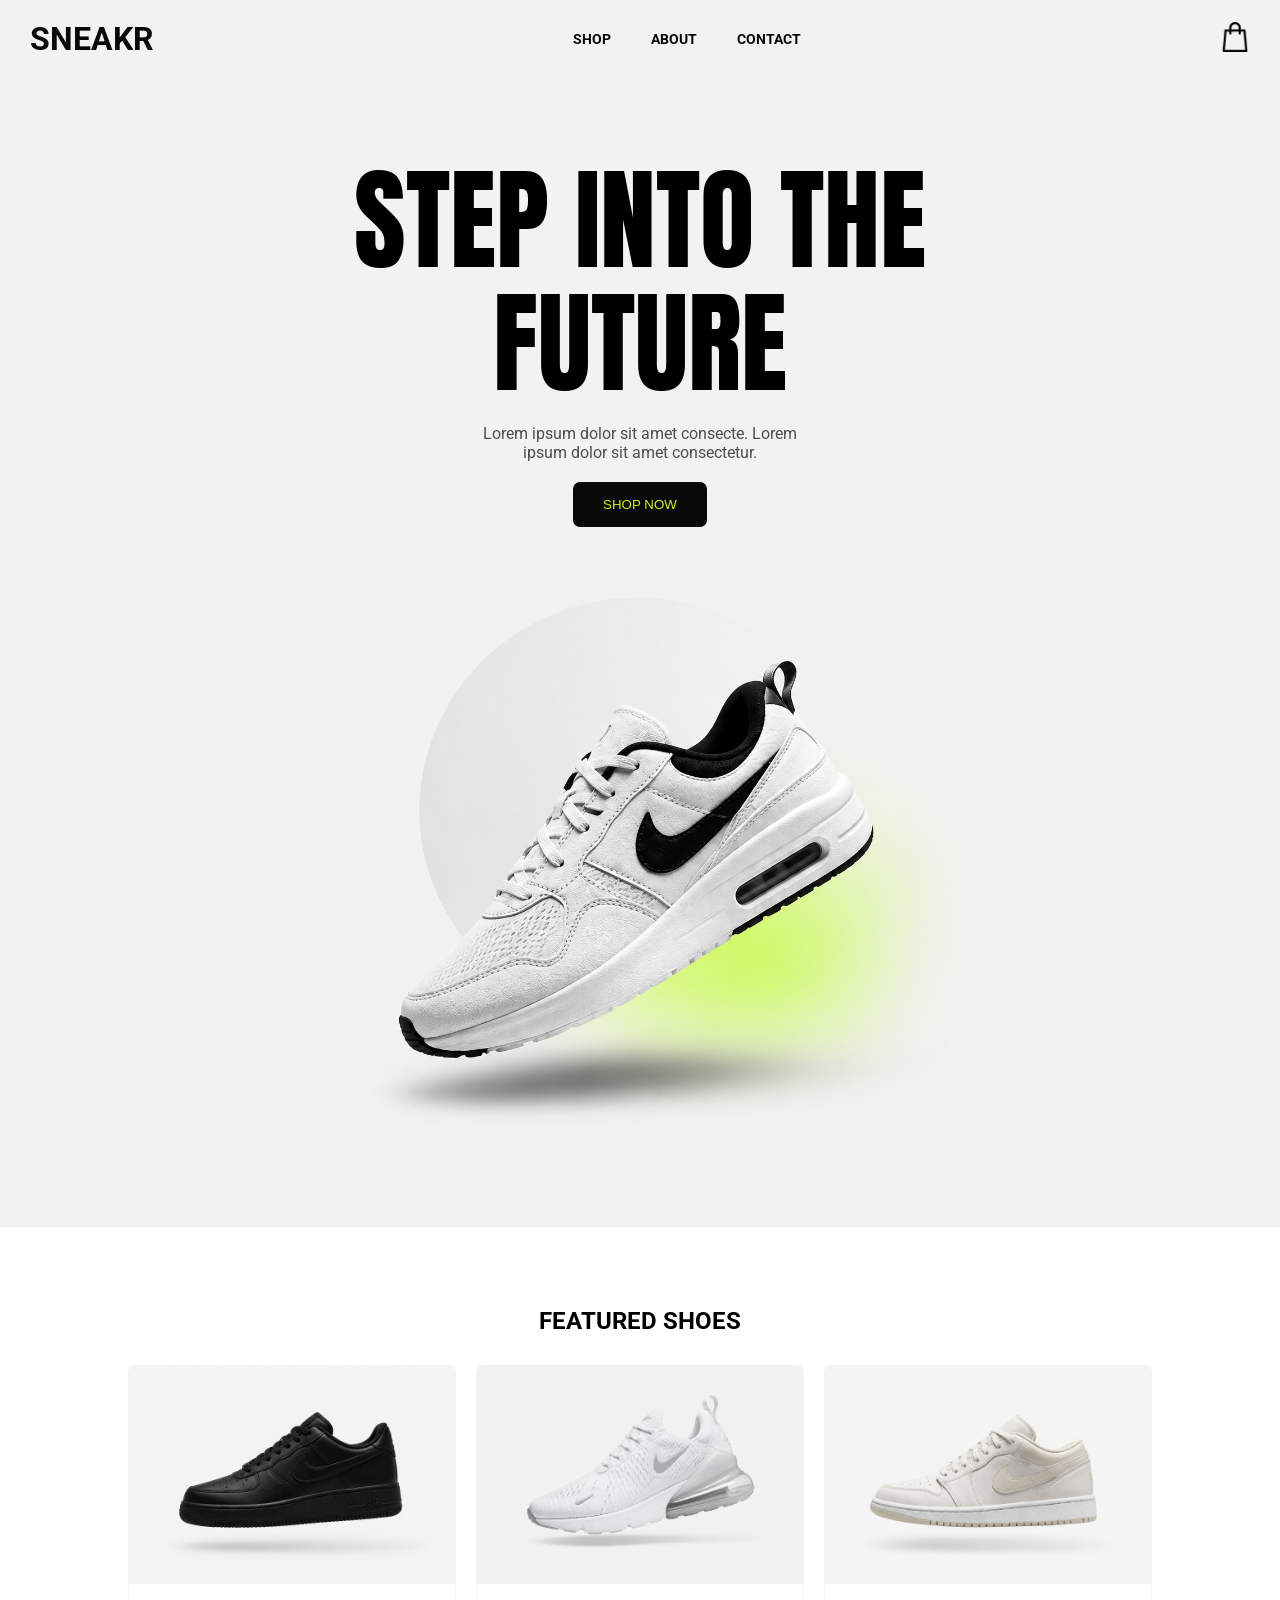
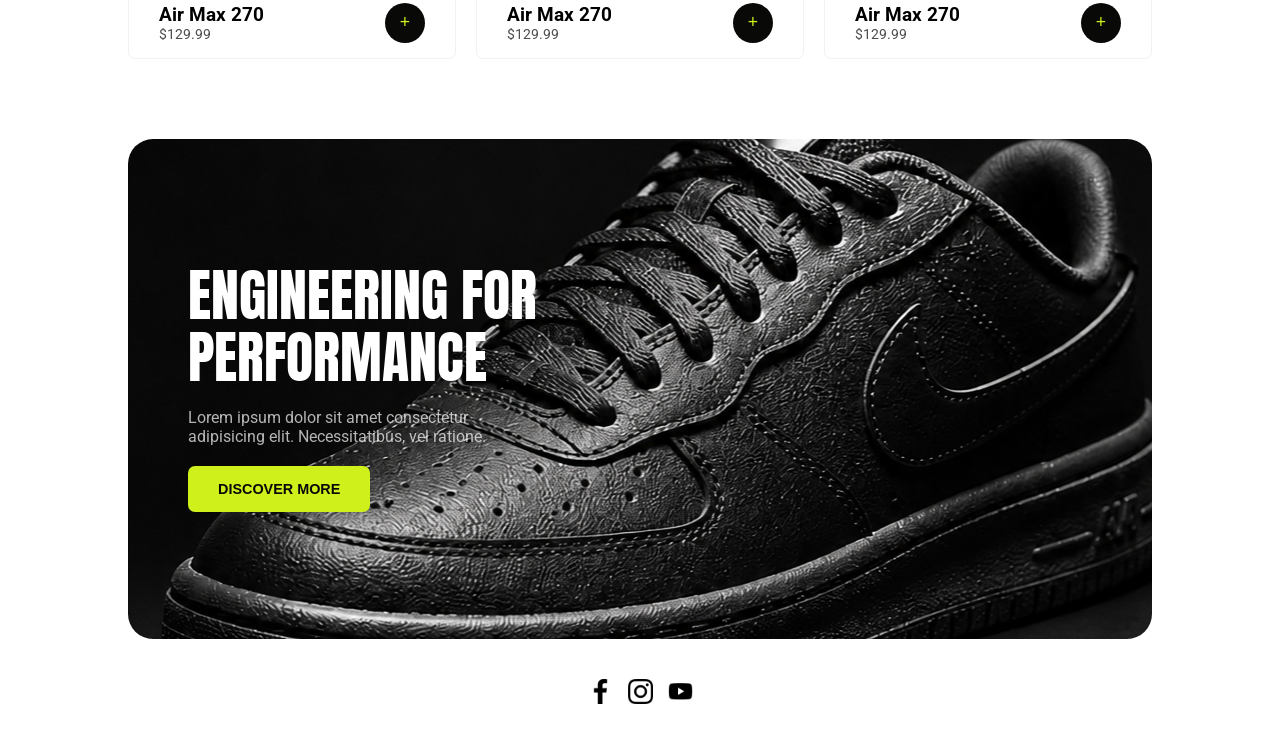
==== pages/index.html @ 01a6f07f "first commit" ====
<!doctype html>
<html lang="en">
  <head>
    <meta charset="UTF-8" />
    <meta name="viewport" content="width=device-width, initial-scale=1.0" />
    <title>Shop</title>
    <link rel="preconnect" href="https://fonts.googleapis.com" />
    <link rel="preconnect" href="https://fonts.gstatic.com" crossorigin />
    <link
      href="https://fonts.googleapis.com/css2?family=Anton&family=Roboto:ital,wght@0,100..900;1,100..900&display=swap"
      rel="stylesheet"
    />
    <link rel="stylesheet" href="../css/style.css" />
  </head>
  <body>
    <header>
      <nav>
        <a href="index.html" id="logo">SNEAKR</a>
        <div id="nav-link-container">
          <a href="index.html" class="nav-link">SHOP</a>
          <a href="about.html" class="nav-link">ABOUT</a>
          <a href="contact.html" class="nav-link">CONTACT</a>
        </div>
        <a href="">
          <img id="bag" src="../img/shopping-bag.png" alt="" />
        </a>
      </nav>
      <div id="banner">
        <div id="left-banner">
          <h1>STEP INTO THE FUTURE</h1>
          <p class="info-text">
            Lorem ipsum dolor sit amet consecte. Lorem ipsum dolor sit amet
            consectetur.
          </p>
          <button class="dark-btn-green">SHOP NOW</button>
        </div>
        <div id="right-banner">
          <img id="right-banner-img" src="../img/shoe.png" alt="" />
        </div>
      </div>
    </header>
    <main>
      <section id="featured">
        <h2 class="section-heading">FEATURED SHOES</h2>
        <div id="card-container">
          <!--Card-->
          <div class="card">
            <img class="card-img" src="../img/one.png" alt="" />
            <div class="bottom-card">
              <div class="bottom-left-card">
                <p class="card-shoe-name">Air Max 270</p>
                <p class="card-price">$129.99</p>
              </div>
              <button class="card-btn">+</button>
            </div>
          </div>

          <!--Card-->
          <div class="card">
            <img class="card-img" src="../img/two.png" alt="" />
            <div class="bottom-card">
              <div class="bottom-left-card">
                <p class="card-shoe-name">Air Max 270</p>
                <p class="card-price">$129.99</p>
              </div>
              <button class="card-btn">+</button>
            </div>
          </div>

          <!--Card-->
          <div class="card">
            <img class="card-img" src="../img/three.png" alt="" />
            <div class="bottom-card">
              <div class="bottom-left-card">
                <p class="card-shoe-name">Air Max 270</p>
                <p class="card-price">$129.99</p>
              </div>
              <button class="card-btn">+</button>
            </div>
          </div>
        </div>
      </section>

      <section id="advertisment">
        <div id="advertisment-container">
          <h2 id="advertisment-heading">ENGINEERING FOR PERFORMANCE</h2>
          <p id="advertisment-text">
            Lorem ipsum dolor sit amet consectetur adipisicing elit.
            Necessitatibus, vel ratione.
          </p>
          <button class="btn-green center-sm">DISCOVER MORE</button>
        </div>
      </section>
    </main>
    <footer>
      <a href="https://www.facebook.com">
        <img src="../img/facebook.png" alt="" />
      </a>
      <a href="https://www.facebook.com">
        <img src="../img/instagram.png" alt="" />
      </a>
      <a href="https://www.facebook.com">
        <img src="../img/youtube.png" alt="" />
      </a>
    </footer>
  </body>
</html>
---- css/style.css ----
:root {
  --green: #d0f01b;
  --light-gray: #f2f2f2;
  --black: #090908;
  --dark-gray: #4e4e50;
}

* {
  margin: 0;
  padding: 0;
  box-sizing: border-box;
}

body {
  font-family: "Roboto", sans-serif;
}

nav {
  padding: 20px 30px;
  display: flex;
  justify-content: space-between;
  align-items: center;
}

header {
  background: var(--light-gray);
}

#nav-link-container {
  display: flex;
  gap: 40px;
}

#bag {
  width: 30px;
  height: 30px;
}

.nav-link {
  font-weight: bold;
  font-size: 0.9rem;
  color: var(--black);
  text-decoration: none;
}

#logo {
  font-weight: bold;
  font-size: 2rem;
  text-decoration: none;
  color: var(--black);
}

#banner {
  display: flex;
  width: 80%;
  margin: auto;
  padding: 80px;
  justify-content: space-between;
  align-items: center;
}

#left-banner {
  width: 40%;
}

#right-banner {
  width: 50%;
}

#right-banner-img {
  width: 100%;
}

h1 {
  font-size: 7rem;
  font-family: "Anton", sans-serif;
  font-weight: 400;
  line-height: 1.1;
}

.info-text {
  color: var(--dark-gray);
  max-width: 40ch;
  margin: 20px 0;
}

.dark-btn-green {
  background: var(--black);
  color: var(--green);
  padding: 15px 30px;
  cursor: pointer;
  border: 0;
  border-radius: 7px;
}

#card-container {
  width: 80%;
  margin: auto;
  gap: 20px;
  display: grid;
  grid-template-columns: repeat(auto-fit, minmax(250px, 1fr));
}

.card-img {
  width: 100%;
}

.card {
  border-radius: 7px;
  overflow: hidden;
  border: 1px solid var(--light-gray);
}

.bottom-card {
  padding: 15px 30px;
  display: flex;
  justify-content: space-between;
}

.card-shoe-name {
  font-size: 1.2rem;
  font-weight: bold;
}

.card-price {
  color: var(--dark-gray);
  font-size: 0.9rem;
}

.card-btn {
  color: var(--green);
  width: 40px;
  height: 40px;
  border-radius: 50%;
  border: 0;
  background: var(--black);
  font-size: 1.1rem;
  display: flex;
  justify-content: center;
  align-items: center;
  cursor: pointer;
}

#featured {
  margin: 80px 0;
}

#advertisment {
  margin: 80px 0 0 0;
}

.section-heading {
  text-align: center;
  margin-bottom: 30px;
}

#advertisment-container {
  background: url(../img/advertisment.png);
  height: 500px;
  width: 80%;
  margin: auto;
  border-radius: 25px;
  background-position: center;
  display: flex;
  justify-content: center;
  flex-direction: column;
  padding-left: 60px;
}

#advertisment-heading {
  color: white;
  font-family: "Anton", sans-serif;
  font-size: 3.5rem;
  line-height: 1.1;
  font-weight: 400;
  max-width: 20ch;
}

#advertisment-text {
  color: rgba(255, 255, 255, 0.7);
  margin: 20px 0;
  max-width: 40ch;
}

.btn-green {
  width: fit-content;
  padding: 15px 30px;
  background: var(--green);
  color: var(--black);
  border: 0;
  border-radius: 7px;
  cursor: pointer;
  font-weight: bold;
  font-size: 0.9rem;
}

footer a {
  text-decoration: none;
}

footer a img {
  width: 25px;
  height: 25px;
}
footer {
  display: flex;
  justify-content: center;
  margin: 40px 0;
  gap: 15px;
}

#banner-about {
  display: flex;
  width: 80%;
  margin: auto;
  padding: 80px 0;
  align-items: center;
  justify-content: space-between;
}

#banner-about-left {
  width: 40%;
}

#banner-about-right {
  width: 50%;
}

#banner-about-right img {
  width: 100%;
}

#mission-container {
  width: 80%;
  margin: 80px auto;
  display: flex;
  justify-content: space-between;
}

#mission-left-container {
  width: 40%;
}

#mission-right-container {
  width: 50%;
}

#mission-right-container img {
  width: 100%;
}

#mission-heading {
  font-size: 1rem;
}

#mission-subheading {
  font-size: 2rem;
  font-weight: 600;
  margin: 20px 0;
}

#mission-info {
  color: var(--dark-gray);
  width: 40ch;
}

#icons-container {
  margin-top: 40px;
  display: grid;
  grid-template-columns: repeat(auto-fit, minmax(100px, 1fr));
}

.icon-img {
  width: 25px;
  height: 25px;
}

.icon-heading {
  font-weight: bold;
  margin: 10px 0;
}

.icon-info {
  color: var(--dark-gray);
}

.contact-icon-img {
  width: 20px;
  height: 20px;
}

.contact-icon-card {
  display: flex;
  gap: 25px;
}

#contact-container {
  display: flex;
  width: 80%;
  margin: 80px auto;
  justify-content: space-between;
}

#left-contact-container {
  width: 40%;
}

#right-contact-container {
  width: 40%;
}

#contact-heading {
  font-size: 3.5rem;
}

#contact-info-container {
  margin-top: 40px;
  display: flex;
  flex-direction: column;
  gap: 15px;
}

.contact-input {
  width: 100%;
  padding: 10px;
  border: 1px solid var(--light-gray);
  border-radius: 7px;
  outline: none;
  margin-bottom: 17px;
}

.contact-label {
  margin-bottom: 5px;
  display: block;
  font-weight: bold;
  font-size: 0.9rem;
}

.contact-textarea {
  width: 100%;
  padding: 10px;
  border: 1px solid var(--light-gray);
  border-radius: 7px;
  outline: none;
  margin-bottom: 17px;
  height: 200px;
}

@media screen and (max-width: 700px) {
  #contact-container {
    flex-direction: column;
    gap: 40px;
  }
  #left-contact-container {
    width: 100%;
  }

  #right-contact-container {
    width: 100%;
  }

  #banner-about {
    flex-direction: column;
    gap: 40px;
  }

  #banner-about-left {
    width: 100%;
    text-align: center;
  }

  .info-text {
    margin: 20px auto;
  }

  #banner-about-right {
    width: 100%;
    text-align: center;
  }

  #mission-container {
    flex-direction: column;
    gap: 40px;
  }

  #mission-left-container {
    width: 100%;
  }

  #mission-right-container {
    width: 100%;
  }

  #advertisment-heading {
    font-size: 2rem;
  }

  #advertisment-text {
    max-width: 30ch;
  }
}

@media screen and (max-width: 1300px) {
  #banner {
    flex-direction: column;
    gap: 40px;
    text-align: center;
  }

  #left-banner {
    width: 100%;
  }

  #right-banner {
    width: 100%;
  }

  .info-text {
    margin: 20px auto;
  }
}
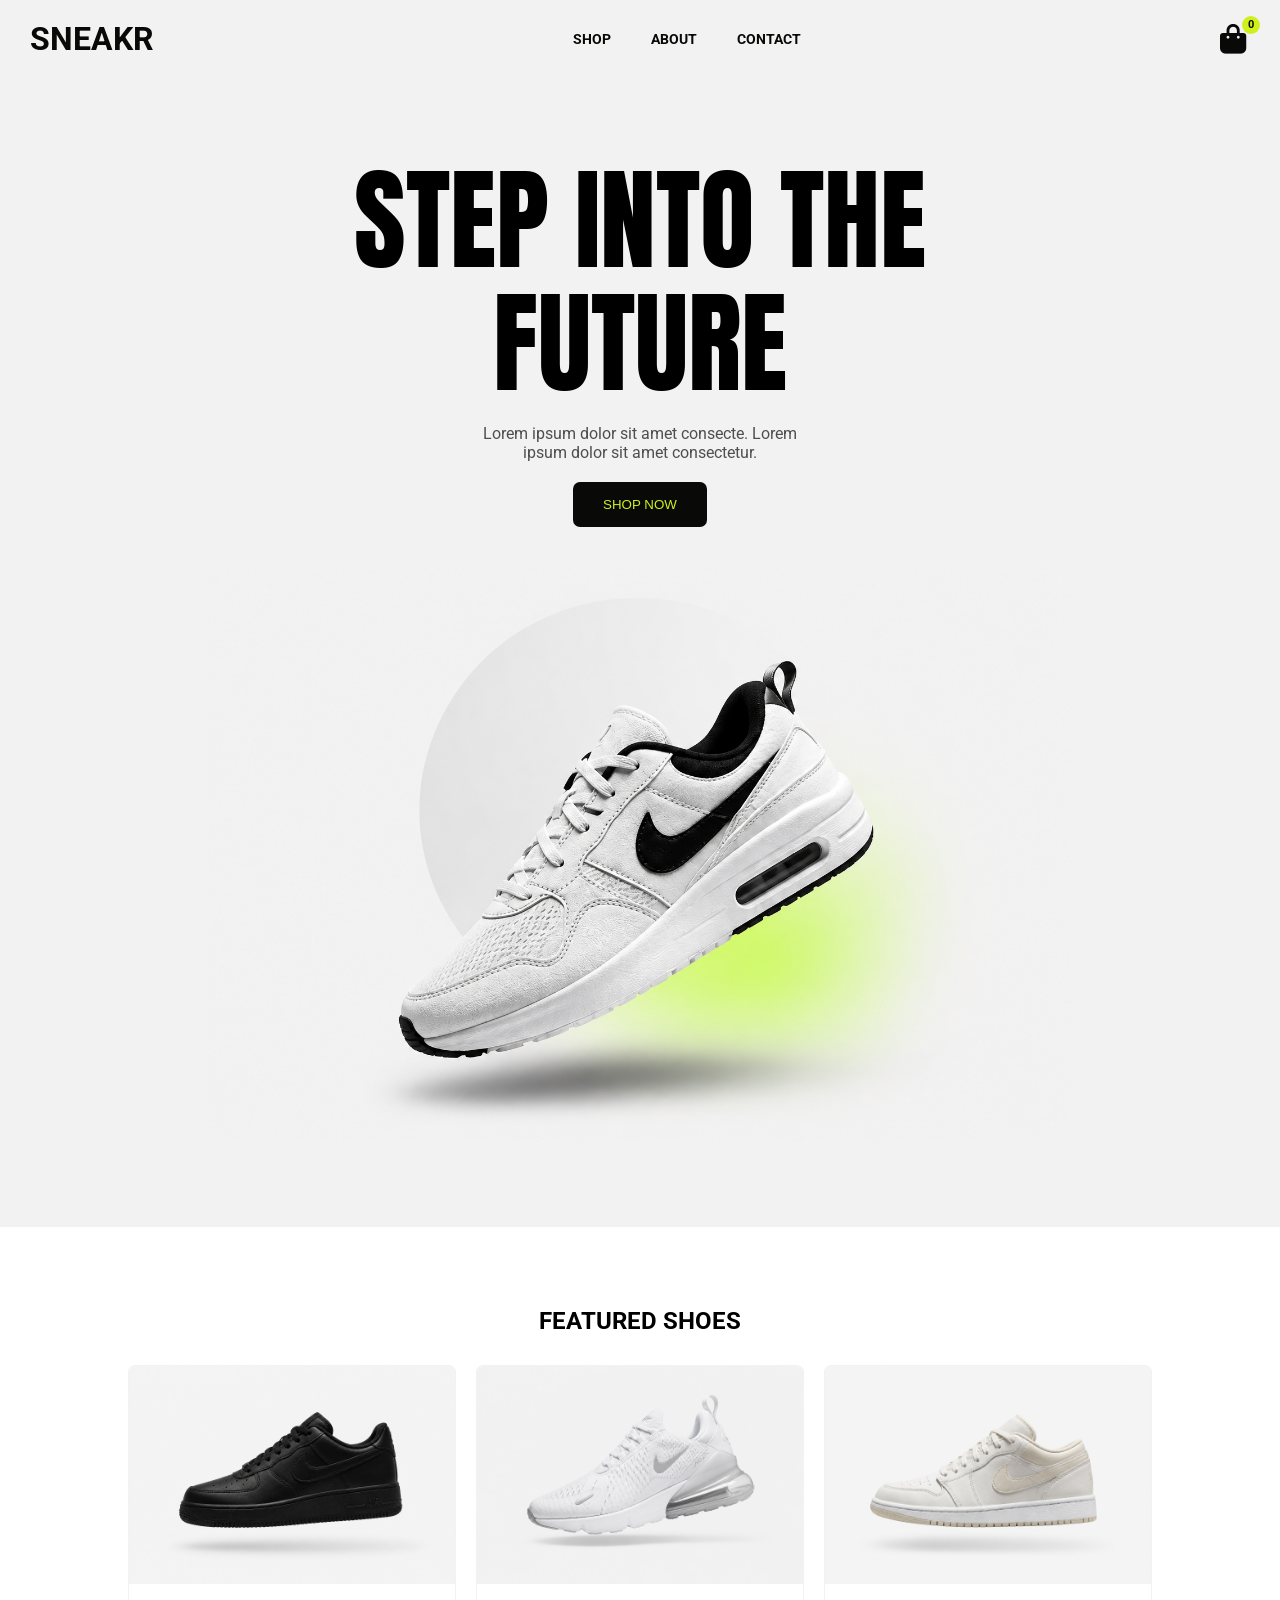
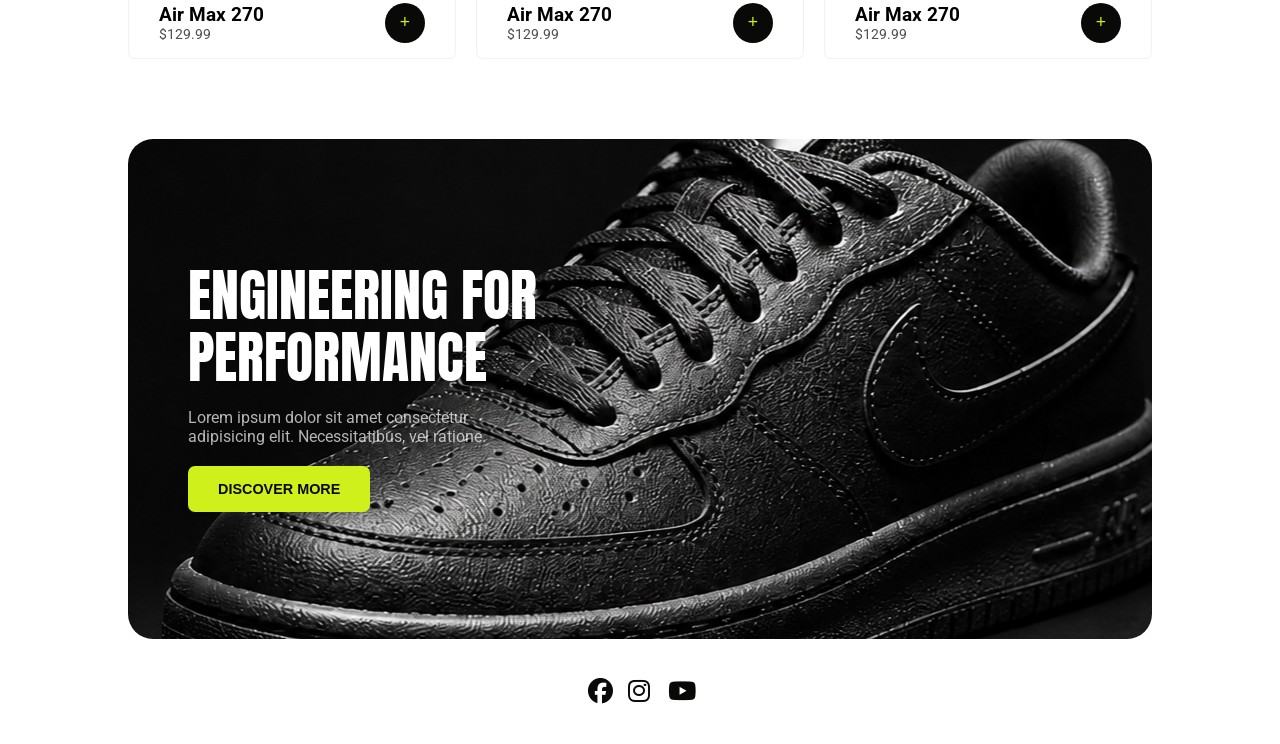
==== commit dcbed26e: "add dynamic icons with hover effects and click interactions" ====
--- a/pages/index.html
+++ b/pages/index.html
@@ -10,19 +10,34 @@
       href="https://fonts.googleapis.com/css2?family=Anton&family=Roboto:ital,wght@0,100..900;1,100..900&display=swap"
       rel="stylesheet"
     />
+    <link
+      rel="stylesheet"
+      href="https://cdnjs.cloudflare.com/ajax/libs/font-awesome/6.5.2/css/all.min.css"
+    />
     <link rel="stylesheet" href="../css/style.css" />
   </head>
   <body>
     <header>
       <nav>
         <a href="index.html" id="logo">SNEAKR</a>
+        <button
+          type="button"
+          id="menu-toggle"
+          aria-label="Toggle navigation menu"
+          aria-expanded="false"
+        >
+          <span></span>
+          <span></span>
+          <span></span>
+        </button>
         <div id="nav-link-container">
           <a href="index.html" class="nav-link">SHOP</a>
           <a href="about.html" class="nav-link">ABOUT</a>
           <a href="contact.html" class="nav-link">CONTACT</a>
         </div>
-        <a href="">
-          <img id="bag" src="../img/shopping-bag.png" alt="" />
+        <a href="#" id="cart-link" aria-label="Shopping cart">
+          <i id="bag" class="fa-solid fa-bag-shopping" aria-hidden="true"></i>
+          <span id="cart-count" aria-label="Items in cart">0</span>
         </a>
       </nav>
       <div id="banner">
@@ -32,7 +47,9 @@
             Lorem ipsum dolor sit amet consecte. Lorem ipsum dolor sit amet
             consectetur.
           </p>
-          <button class="dark-btn-green">SHOP NOW</button>
+          <button type="button" class="dark-btn-green" id="shop-now-btn">
+            SHOP NOW
+          </button>
         </div>
         <div id="right-banner">
           <img id="right-banner-img" src="../img/shoe.png" alt="" />
@@ -42,43 +59,7 @@
     <main>
       <section id="featured">
         <h2 class="section-heading">FEATURED SHOES</h2>
-        <div id="card-container">
-          <!--Card-->
-          <div class="card">
-            <img class="card-img" src="../img/one.png" alt="" />
-            <div class="bottom-card">
-              <div class="bottom-left-card">
-                <p class="card-shoe-name">Air Max 270</p>
-                <p class="card-price">$129.99</p>
-              </div>
-              <button class="card-btn">+</button>
-            </div>
-          </div>
-
-          <!--Card-->
-          <div class="card">
-            <img class="card-img" src="../img/two.png" alt="" />
-            <div class="bottom-card">
-              <div class="bottom-left-card">
-                <p class="card-shoe-name">Air Max 270</p>
-                <p class="card-price">$129.99</p>
-              </div>
-              <button class="card-btn">+</button>
-            </div>
-          </div>
-
-          <!--Card-->
-          <div class="card">
-            <img class="card-img" src="../img/three.png" alt="" />
-            <div class="bottom-card">
-              <div class="bottom-left-card">
-                <p class="card-shoe-name">Air Max 270</p>
-                <p class="card-price">$129.99</p>
-              </div>
-              <button class="card-btn">+</button>
-            </div>
-          </div>
-        </div>
+        <div id="card-container"></div>
       </section>
 
       <section id="advertisment">
@@ -88,20 +69,23 @@
             Lorem ipsum dolor sit amet consectetur adipisicing elit.
             Necessitatibus, vel ratione.
           </p>
-          <button class="btn-green center-sm">DISCOVER MORE</button>
+          <button type="button" class="btn-green center-sm" id="discover-btn">
+            DISCOVER MORE
+          </button>
         </div>
       </section>
     </main>
     <footer>
       <a href="https://www.facebook.com">
-        <img src="../img/facebook.png" alt="" />
+        <i class="social-icon fa-brands fa-facebook" aria-hidden="true"></i>
       </a>
       <a href="https://www.facebook.com">
-        <img src="../img/instagram.png" alt="" />
+        <i class="social-icon fa-brands fa-instagram" aria-hidden="true"></i>
       </a>
       <a href="https://www.facebook.com">
-        <img src="../img/youtube.png" alt="" />
+        <i class="social-icon fa-brands fa-youtube" aria-hidden="true"></i>
       </a>
     </footer>
+    <script src="../js/script.js" defer></script>
   </body>
 </html>
--- a/css/style.css
+++ b/css/style.css
@@ -22,6 +22,43 @@
   align-items: center;
 }
 
+#cart-link {
+  position: relative;
+  display: inline-flex;
+}
+
+#cart-count {
+  position: absolute;
+  top: -8px;
+  right: -10px;
+  min-width: 18px;
+  height: 18px;
+  padding: 0 4px;
+  border-radius: 9px;
+  background: var(--green);
+  color: var(--black);
+  font-size: 0.7rem;
+  font-weight: bold;
+  line-height: 18px;
+  text-align: center;
+}
+
+#menu-toggle {
+  display: none;
+  border: 0;
+  background: transparent;
+  cursor: pointer;
+  padding: 5px;
+}
+
+#menu-toggle span {
+  display: block;
+  width: 25px;
+  height: 3px;
+  margin: 4px 0;
+  background: var(--black);
+}
+
 header {
   background: var(--light-gray);
 }
@@ -34,6 +71,15 @@
 #bag {
   width: 30px;
   height: 30px;
+  font-size: 30px;
+  color: var(--black);
+  transition: transform 0.2s ease, color 0.2s ease;
+}
+
+#cart-link:hover #bag,
+#cart-link:focus-visible #bag {
+  color: var(--dark-gray);
+  transform: scale(1.08);
 }
 
 .nav-link {
@@ -139,6 +185,13 @@
   justify-content: center;
   align-items: center;
   cursor: pointer;
+  transition: transform 0.2s ease, background-color 0.2s ease;
+}
+
+.card-btn:hover,
+.card-btn:focus-visible {
+  background: var(--dark-gray);
+  transform: scale(1.08);
 }
 
 #featured {
@@ -165,6 +218,12 @@
   justify-content: center;
   flex-direction: column;
   padding-left: 60px;
+  transition: box-shadow 0.25s ease, transform 0.25s ease;
+}
+
+#advertisment-container.is-highlighted {
+  box-shadow: 0 0 0 5px var(--green);
+  transform: scale(1.01);
 }
 
 #advertisment-heading {
@@ -249,6 +308,19 @@
   width: 100%;
 }
 
+.feature-icon {
+  display: block;
+  color: var(--black);
+  font-size: 14rem;
+  text-align: center;
+  transition: transform 0.2s ease, color 0.2s ease;
+}
+
+.feature-icon:hover {
+  color: var(--dark-gray);
+  transform: scale(1.04);
+}
+
 #mission-heading {
   font-size: 1rem;
 }
@@ -271,8 +343,48 @@
 }
 
 .icon-img {
+  display: inline-block;
   width: 25px;
   height: 25px;
+  font-size: 25px;
+  color: var(--black);
+  transition: transform 0.2s ease, color 0.2s ease;
+}
+
+.icon-img:hover {
+  color: var(--dark-gray);
+  transform: scale(1.08);
+}
+
+.favorite-btn {
+  padding: 0;
+  border: 0;
+  background: transparent;
+  cursor: pointer;
+}
+
+.favorite-btn[aria-pressed="true"] .icon-img {
+  color: #d93636;
+}
+
+.favorite-btn:hover .icon-img,
+.favorite-btn:focus-visible .icon-img {
+  transform: scale(1.12);
+}
+
+.social-icon {
+  display: inline-block;
+  width: 25px;
+  height: 25px;
+  color: var(--black);
+  font-size: 25px;
+  transition: transform 0.2s ease, color 0.2s ease;
+}
+
+footer a:hover .social-icon,
+footer a:focus-visible .social-icon {
+  color: var(--green);
+  transform: scale(1.08);
 }
 
 .icon-heading {
@@ -285,6 +397,8 @@
 }
 
 .contact-icon-img {
+  color: var(--black);
+  font-size: 20px;
   width: 20px;
   height: 20px;
 }
@@ -346,7 +460,40 @@
   height: 200px;
 }
 
+#form-status {
+  margin-top: 15px;
+  color: var(--dark-gray);
+  font-size: 0.9rem;
+}
+
 @media screen and (max-width: 700px) {
+  nav {
+    flex-wrap: wrap;
+    gap: 15px;
+  }
+
+  #menu-toggle {
+    display: block;
+    order: 2;
+  }
+
+  #cart-link {
+    order: 3;
+  }
+
+  #nav-link-container {
+    display: none;
+    order: 4;
+    width: 100%;
+    flex-direction: column;
+    gap: 15px;
+    padding-top: 10px;
+  }
+
+  #nav-link-container.is-open {
+    display: flex;
+  }
+
   #contact-container {
     flex-direction: column;
     gap: 40px;
